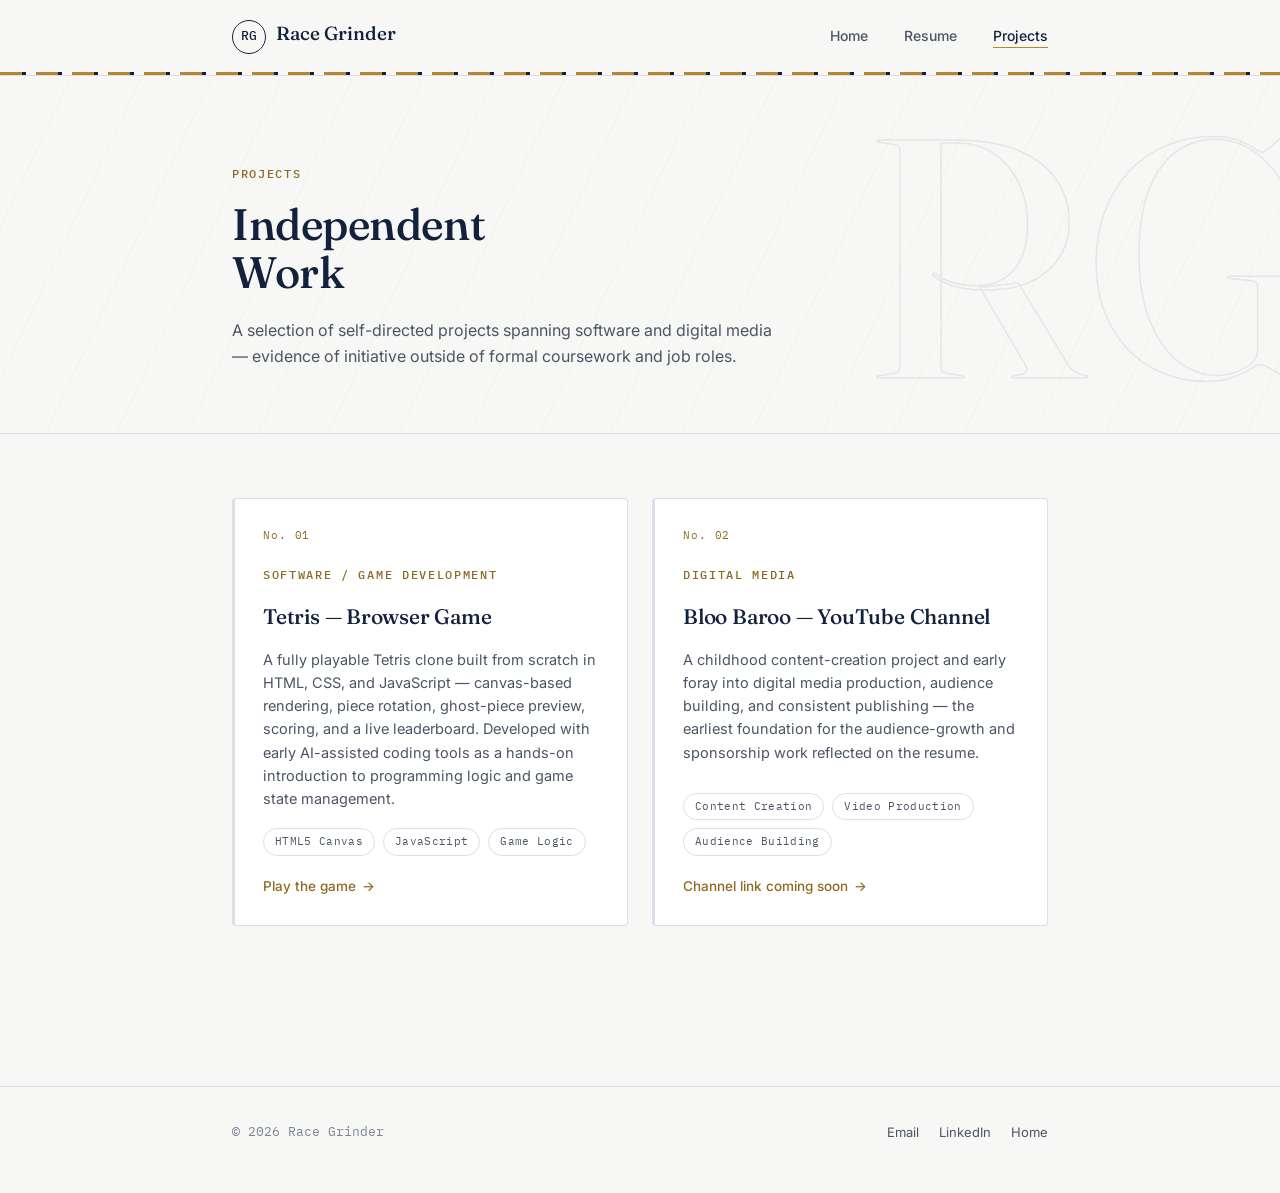
==== projects.html @ c3e38012 "website first draft ai" ====
<!DOCTYPE html>
<html lang="en">
<head>
<meta charset="UTF-8">
<meta name="viewport" content="width=device-width, initial-scale=1.0">
<title>Projects — Race Grinder</title>
<link rel="stylesheet" href="styles.css">
</head>
<body>

<nav class="site-nav">
  <div class="wrap">
    <a href="index.html" class="brand">
      <span class="brand-mark">RG</span>
      <span class="brand-name">Race Grinder</span>
    </a>
    <ul class="nav-links">
      <li><a href="index.html">Home</a></li>
      <li><a href="resume.html">Resume</a></li>
      <li><a href="projects.html" class="active">Projects</a></li>
    </ul>
  </div>
</nav>

<header class="hero" style="padding-bottom: 48px;">
  <div class="hero-watermark" aria-hidden="true">RG</div>
  <div class="wrap">
    <span class="eyebrow">Projects</span>
    <h1 style="font-size: clamp(32px, 5vw, 44px);">Independent Work</h1>
    <p class="bio">A selection of self-directed projects spanning software and digital
      media — evidence of initiative outside of formal coursework and job roles.</p>
  </div>
</header>

<section class="block">
  <div class="wrap">
    <div class="card-grid">

      <div class="card">
        <span class="lap-badge">No. 01</span>
        <span class="eyebrow">Software / Game Development</span>
        <h3>Tetris — Browser Game</h3>
        <p>A fully playable Tetris clone built from scratch in HTML, CSS, and
          JavaScript — canvas-based rendering, piece rotation, ghost-piece preview,
          scoring, and a live leaderboard. Developed with early AI-assisted coding
          tools as a hands-on introduction to programming logic and game state
          management.</p>
        <div class="tag-row">
          <span class="tag">HTML5 Canvas</span>
          <span class="tag">JavaScript</span>
          <span class="tag">Game Logic</span>
        </div>
        <a href="projects/tetris.html" class="card-link" target="_blank" rel="noopener">Play the game</a>
      </div>

      <div class="card">
        <span class="lap-badge">No. 02</span>
        <span class="eyebrow">Digital Media</span>
        <h3>Bloo Baroo — YouTube Channel</h3>
        <p>A childhood content-creation project and early foray into digital media
          production, audience building, and consistent publishing — the earliest
          foundation for the audience-growth and sponsorship work reflected on the
          resume.</p>
        <div class="tag-row">
          <span class="tag">Content Creation</span>
          <span class="tag">Video Production</span>
          <span class="tag">Audience Building</span>
        </div>
        <a href="#" class="card-link">Channel link coming soon</a>
      </div>

    </div>
  </div>
</section>

<footer class="site-footer">
  <div class="wrap">
    <p>&copy; 2026 Race Grinder</p>
    <ul class="footer-links">
      <li><a href="mailto:grindere@mail.uc.edu">Email</a></li>
      <li><a href="https://linkedin.com/in/racegrinder" target="_blank" rel="noopener">LinkedIn</a></li>
      <li><a href="index.html">Home</a></li>
    </ul>
  </div>
</footer>

</body>
</html>
---- styles.css ----
/* ============================================================
   Race Grinder — Portfolio
   Palette: Ink Navy #14213D, Paper #F7F7F5, Slate #4B5566,
            Hairline #DADFE6, Signal Gold #B8862E, Deep Gold #8C6A22
   Type: Display — "Fraunces" (serif, editorial authority)
         Body — "Inter" (clean, businesslike)
         Utility — "IBM Plex Mono" (dates, labels, eyebrows)
   ============================================================ */

@import url('https://fonts.googleapis.com/css2?family=Fraunces:opsz,wght@9..144,400;9..144,500;9..144,600&family=Inter:wght@400;500;600&family=IBM+Plex+Mono:wght@500&display=swap');

:root {
  --ink: #14213D;
  --paper: #F7F7F5;
  --paper-raised: #FFFFFF;
  --slate: #4B5566;
  --slate-soft: #7A8494;
  --hairline: #DADFE6;
  --gold: #B8862E;
  --gold-deep: #8C6A22;
}

* { box-sizing: border-box; }

html { scroll-behavior: smooth; }

body {
  margin: 0;
  background: var(--paper);
  color: var(--ink);
  font-family: 'Inter', -apple-system, sans-serif;
  font-size: 16px;
  line-height: 1.6;
  -webkit-font-smoothing: antialiased;
}

h1, h2, h3 {
  font-family: 'Fraunces', Georgia, serif;
  font-weight: 500;
  margin: 0;
  color: var(--ink);
  letter-spacing: -0.01em;
}

.eyebrow {
  font-family: 'IBM Plex Mono', monospace;
  font-size: 12px;
  letter-spacing: 0.14em;
  text-transform: uppercase;
  color: var(--gold-deep);
  font-weight: 500;
}

a { color: inherit; }

img { max-width: 100%; display: block; }

/* ---------- Signature motif: lane lines, lap numbers, racing stripe ---------- */

.stripe-rule {
  height: 5px;
  background: repeating-linear-gradient(
    90deg,
    var(--gold) 0, var(--gold) 28px,
    var(--ink) 28px, var(--ink) 34px,
    transparent 34px, transparent 46px
  );
}

section.block {
  position: relative;
}

section.block:not(:last-of-type)::after {
  content: '';
  position: absolute;
  left: 0; right: 0; bottom: 0;
  height: 3px;
  background: repeating-linear-gradient(
    90deg,
    var(--hairline) 0, var(--hairline) 18px,
    transparent 18px, transparent 26px
  );
}

section.block:not(:last-of-type)::before {
  content: '';
  position: absolute;
  left: 0; bottom: -1px;
  width: 64px;
  height: 3px;
  background: var(--gold);
  z-index: 1;
}

.lap-badge {
  font-family: 'IBM Plex Mono', monospace;
  font-size: 11px;
  letter-spacing: 0.08em;
  color: var(--gold-deep);
  display: block;
  margin-bottom: 6px;
}

.hero-watermark {
  position: absolute;
  top: 50%;
  right: -40px;
  transform: translateY(-50%);
  font-family: 'Fraunces', serif;
  font-size: 340px;
  font-weight: 500;
  line-height: 1;
  color: transparent;
  -webkit-text-stroke: 1.5px rgba(20, 33, 61, 0.08);
  pointer-events: none;
  user-select: none;
  z-index: 0;
}

.hero {
  position: relative;
  overflow: hidden;
  background-image: repeating-linear-gradient(
    115deg,
    rgba(184, 134, 46, 0.05) 0px,
    rgba(184, 134, 46, 0.05) 1px,
    transparent 1px,
    transparent 64px
  );
}

.hero .wrap { position: relative; z-index: 1; }

/* ---------- Layout shell ---------- */
.wrap {
  max-width: 880px;
  margin: 0 auto;
  padding: 0 32px;
}

/* ---------- Nav ---------- */
.site-nav {
  position: sticky;
  top: 0;
  z-index: 20;
  background: rgba(247, 247, 245, 0.92);
  backdrop-filter: blur(8px);
  border-bottom: 1px solid var(--hairline);
}

.site-nav::after {
  content: '';
  display: block;
  height: 3px;
  background: repeating-linear-gradient(
    90deg,
    var(--gold) 0, var(--gold) 22px,
    var(--ink) 22px, var(--ink) 26px,
    transparent 26px, transparent 36px
  );
}

.site-nav .wrap {
  display: flex;
  align-items: center;
  justify-content: space-between;
  height: 72px;
}

.brand {
  display: flex;
  align-items: baseline;
  gap: 10px;
  text-decoration: none;
}

.brand-mark {
  width: 34px;
  height: 34px;
  border: 1.5px solid var(--ink);
  border-radius: 50%;
  display: flex;
  align-items: center;
  justify-content: center;
  font-family: 'IBM Plex Mono', monospace;
  font-size: 13px;
  font-weight: 500;
  color: var(--ink);
  flex-shrink: 0;
}

.brand-name {
  font-family: 'Fraunces', serif;
  font-size: 19px;
  font-weight: 500;
  color: var(--ink);
}

.nav-links {
  display: flex;
  gap: 36px;
  list-style: none;
  margin: 0;
  padding: 0;
}

.nav-links a {
  text-decoration: none;
  font-size: 14px;
  font-weight: 500;
  color: var(--slate);
  position: relative;
  padding-bottom: 4px;
  transition: color 0.2s ease;
}

.nav-links a::after {
  content: '';
  position: absolute;
  left: 0;
  bottom: 0;
  width: 0;
  height: 1.5px;
  background: var(--gold);
  transition: width 0.25s ease;
}

.nav-links a:hover,
.nav-links a.active {
  color: var(--ink);
}

.nav-links a:hover::after,
.nav-links a.active::after {
  width: 100%;
}

/* ---------- Footer ---------- */
.site-footer {
  border-top: 1px solid var(--hairline);
  margin-top: 96px;
  padding: 32px 0 48px;
}

.site-footer .wrap {
  display: flex;
  justify-content: space-between;
  align-items: center;
  flex-wrap: wrap;
  gap: 12px;
}

.site-footer p {
  margin: 0;
  font-size: 13px;
  color: var(--slate-soft);
  font-family: 'IBM Plex Mono', monospace;
}

.footer-links {
  display: flex;
  gap: 20px;
  list-style: none;
  padding: 0;
  margin: 0;
}

.footer-links a {
  font-size: 13px;
  text-decoration: none;
  color: var(--slate);
}

.footer-links a:hover { color: var(--gold-deep); }

/* ---------- Hero ---------- */
.hero {
  padding: 88px 0 64px;
  border-bottom: 1px solid var(--hairline);
}

.hero .eyebrow { margin-bottom: 18px; display: block; }

.hero h1 {
  font-size: clamp(38px, 6vw, 58px);
  line-height: 1.08;
  max-width: 11ch;
}

.hero .role {
  margin-top: 18px;
  font-size: 19px;
  color: var(--slate);
  font-weight: 500;
  max-width: 46ch;
}

.hero .bio {
  margin-top: 22px;
  font-size: 16px;
  color: var(--slate);
  max-width: 54ch;
}

.hero-actions {
  margin-top: 36px;
  display: flex;
  gap: 14px;
  flex-wrap: wrap;
}

.btn {
  display: inline-flex;
  align-items: center;
  gap: 8px;
  padding: 12px 22px;
  font-size: 14px;
  font-weight: 500;
  text-decoration: none;
  border-radius: 3px;
  transition: all 0.2s ease;
  font-family: 'Inter', sans-serif;
}

.btn-primary {
  background: var(--ink);
  color: var(--paper);
}

.btn-primary:hover { background: #0B1428; }

.btn-outline {
  border: 1px solid var(--ink);
  color: var(--ink);
}

.btn-outline:hover {
  background: var(--ink);
  color: var(--paper);
}

.btn-ghost {
  color: var(--slate);
  padding-left: 0;
  padding-right: 0;
}

.btn-ghost::after {
  content: '→';
  transition: transform 0.2s ease;
}

.btn-ghost:hover::after { transform: translateX(3px); }

/* ---------- Sections ---------- */
section.block {
  padding: 64px 0;
}

.block-head {
  display: flex;
  justify-content: space-between;
  align-items: baseline;
  margin-bottom: 40px;
  gap: 24px;
}

.block-head h2 {
  font-size: 28px;
}

/* ---------- Cards (projects, highlights) ---------- */
.card-grid {
  display: grid;
  grid-template-columns: 1fr 1fr;
  gap: 24px;
}

.card {
  position: relative;
  background: var(--paper-raised);
  border: 1px solid var(--hairline);
  border-left: 3px solid var(--hairline);
  border-radius: 4px;
  padding: 28px;
  display: flex;
  flex-direction: column;
  gap: 14px;
  transition: border-color 0.2s ease, transform 0.2s ease, box-shadow 0.2s ease;
}

.card:hover {
  border-color: var(--gold);
  border-left-color: var(--gold);
  transform: translateY(-3px);
  box-shadow: 0 14px 28px -18px rgba(20, 33, 61, 0.35);
}

.card .eyebrow { margin-bottom: 2px; }

.card h3 {
  font-size: 21px;
}

.card p {
  color: var(--slate);
  font-size: 14.5px;
  margin: 0;
  flex-grow: 1;
}

.tag-row {
  display: flex;
  flex-wrap: wrap;
  gap: 8px;
  margin-top: 4px;
}

.tag {
  font-family: 'IBM Plex Mono', monospace;
  font-size: 11px;
  letter-spacing: 0.03em;
  color: var(--slate);
  border: 1px solid var(--hairline);
  border-radius: 20px;
  padding: 4px 11px;
}

.card-link {
  margin-top: 6px;
  font-size: 13.5px;
  font-weight: 500;
  color: var(--gold-deep);
  text-decoration: none;
  display: inline-flex;
  align-items: center;
  gap: 6px;
}

.card-link::after {
  content: '→';
  transition: transform 0.2s ease;
}

.card-link:hover::after { transform: translateX(3px); }

/* ---------- Resume: experience timeline ---------- */
.exp-item {
  display: grid;
  grid-template-columns: 160px 1fr;
  gap: 28px;
  padding: 28px 0;
  border-top: 1px solid var(--hairline);
}

.exp-item:first-of-type { border-top: none; }

.exp-dates {
  font-family: 'IBM Plex Mono', monospace;
  font-size: 12.5px;
  color: var(--slate-soft);
  padding-top: 4px;
}

.exp-role {
  font-size: 17px;
  font-weight: 600;
  color: var(--ink);
  font-family: 'Inter', sans-serif;
}

.exp-org {
  font-size: 14.5px;
  color: var(--gold-deep);
  font-weight: 500;
  margin-top: 2px;
}

.exp-list {
  margin: 14px 0 0;
  padding-left: 18px;
  color: var(--slate);
  font-size: 14.5px;
}

.exp-list li { margin-bottom: 6px; }

/* ---------- Skills ---------- */
.skill-row {
  display: flex;
  flex-wrap: wrap;
  gap: 10px;
}

.skill-pill {
  border: 1px solid var(--hairline);
  background: var(--paper-raised);
  border-radius: 3px;
  padding: 9px 16px;
  font-size: 13.5px;
  font-weight: 500;
  color: var(--ink);
}

/* ---------- Doc placeholders ---------- */
.doc-row {
  display: grid;
  grid-template-columns: 1fr 1fr;
  gap: 20px;
}

.doc-card {
  border: 1px dashed var(--hairline);
  border-radius: 4px;
  padding: 24px;
  display: flex;
  align-items: center;
  justify-content: space-between;
  gap: 16px;
}

.doc-card h4 {
  font-family: 'Inter', sans-serif;
  font-size: 15px;
  font-weight: 600;
  margin: 0 0 4px;
}

.doc-card p {
  margin: 0;
  font-size: 13px;
  color: var(--slate-soft);
}

.status-pill {
  font-family: 'IBM Plex Mono', monospace;
  font-size: 10.5px;
  letter-spacing: 0.06em;
  text-transform: uppercase;
  color: var(--slate-soft);
  border: 1px solid var(--hairline);
  border-radius: 20px;
  padding: 5px 12px;
  white-space: nowrap;
}

/* ---------- Contact block ---------- */
.contact-grid {
  display: grid;
  grid-template-columns: repeat(3, 1fr);
  gap: 20px;
}

.contact-item {
  border-top: 1px solid var(--hairline);
  padding-top: 16px;
}

.contact-item .eyebrow { display: block; margin-bottom: 8px; }

.contact-item a, .contact-item span {
  font-size: 15px;
  font-weight: 500;
  text-decoration: none;
  color: var(--ink);
}

.contact-item a:hover { color: var(--gold-deep); }

/* ---------- Responsive ---------- */
@media (max-width: 720px) {
  .nav-links { gap: 20px; }
  .card-grid, .doc-row, .contact-grid { grid-template-columns: 1fr; }
  .exp-item { grid-template-columns: 1fr; gap: 6px; }
  .wrap { padding: 0 20px; }
  .hero { padding: 56px 0 44px; }
}

/* ---------- Reduced motion ---------- */
@media (prefers-reduced-motion: reduce) {
  html { scroll-behavior: auto; }
  * { transition: none !important; }
}

/* ---------- Focus visibility ---------- */
a:focus-visible, button:focus-visible {
  outline: 2px solid var(--gold);
  outline-offset: 2px;
}
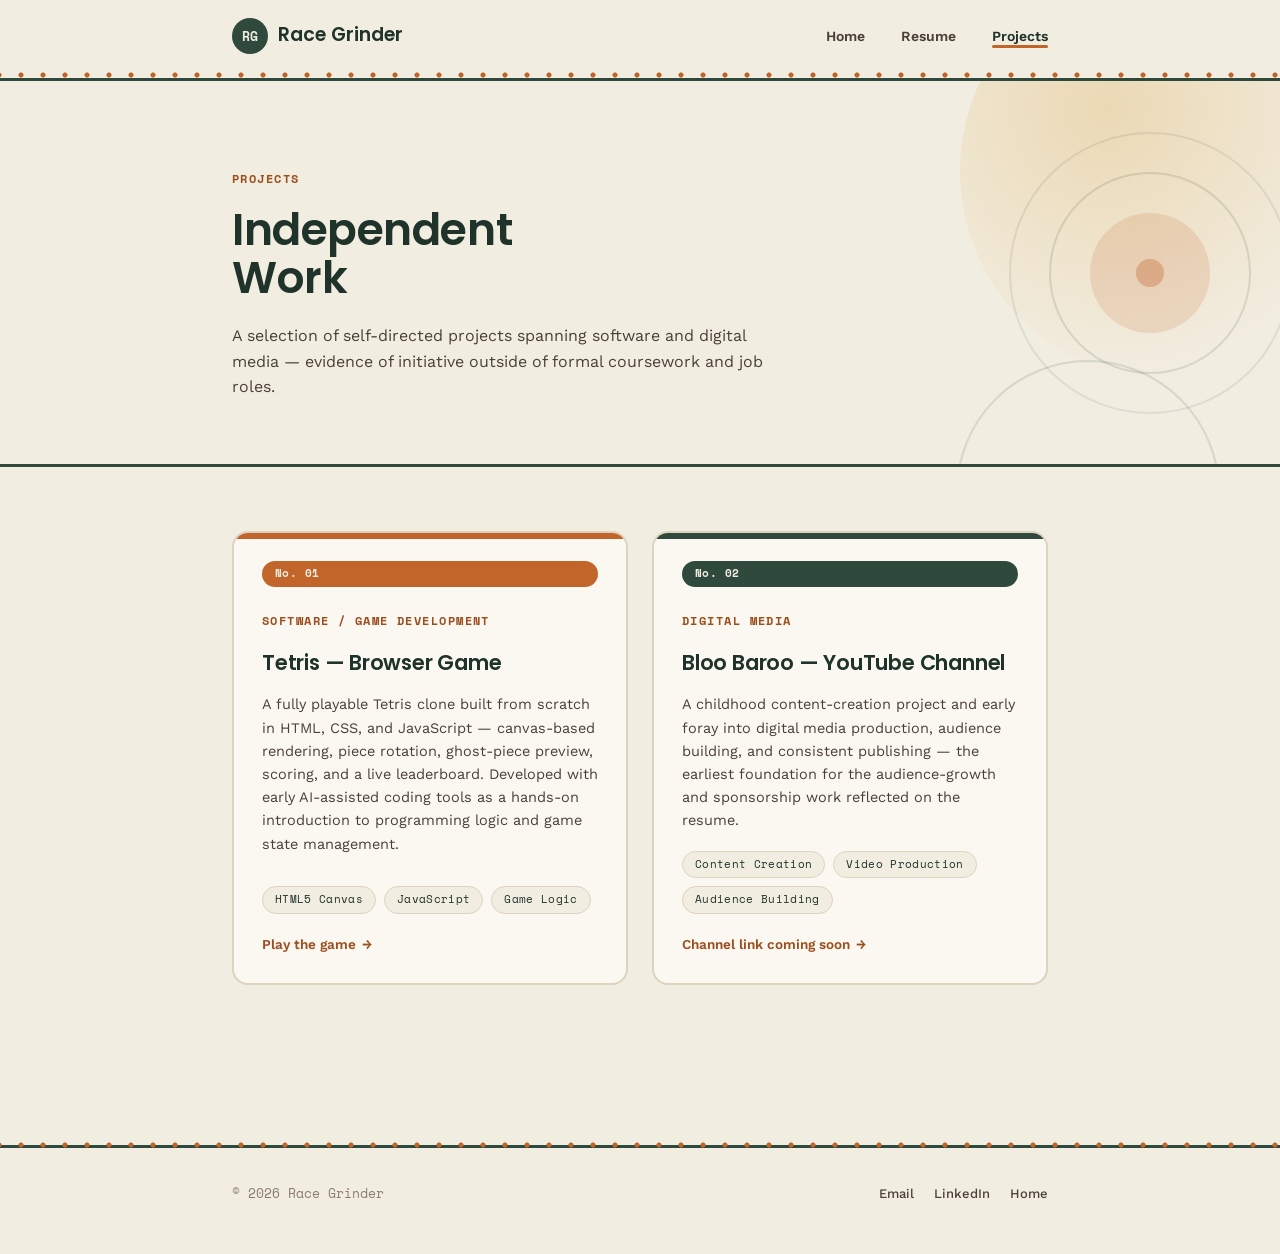
==== commit ac875eb9: "site update 1" ====
--- a/projects.html
+++ b/projects.html
@@ -23,7 +23,14 @@
 </nav>
 
 <header class="hero" style="padding-bottom: 48px;">
-  <div class="hero-watermark" aria-hidden="true">RG</div>
+  <div class="hero-watermark" aria-hidden="true">
+    <svg viewBox="0 0 300 300" xmlns="http://www.w3.org/2000/svg">
+      <circle cx="150" cy="150" r="140" fill="none" stroke="#2F4A3C" stroke-opacity="0.10" stroke-width="2"/>
+      <circle cx="150" cy="150" r="100" fill="none" stroke="#2F4A3C" stroke-opacity="0.14" stroke-width="2"/>
+      <circle cx="150" cy="150" r="60" fill="#C1652B" fill-opacity="0.16"/>
+      <circle cx="150" cy="150" r="14" fill="#C1652B" fill-opacity="0.35"/>
+    </svg>
+  </div>
   <div class="wrap">
     <span class="eyebrow">Projects</span>
     <h1 style="font-size: clamp(32px, 5vw, 44px);">Independent Work</h1>
--- a/styles.css
+++ b/styles.css
@@ -1,23 +1,29 @@
 /* ============================================================
    Race Grinder — Portfolio
-   Palette: Ink Navy #14213D, Paper #F7F7F5, Slate #4B5566,
-            Hairline #DADFE6, Signal Gold #B8862E, Deep Gold #8C6A22
-   Type: Display — "Fraunces" (serif, editorial authority)
-         Body — "Inter" (clean, businesslike)
-         Utility — "IBM Plex Mono" (dates, labels, eyebrows)
+   Mid-century modern direction:
+   Palette — Cream #F2EDE1, Cream Raised #FBF8F1, Forest #2F4A3C,
+             Forest Deep #1F332A, Rust #C1652B, Rust Deep #9C4E1F,
+             Mustard #D9A441, Walnut #4A4038, Hairline #DDD3BF
+   Type — Display: "Poppins" (geometric, bold, poster-era confidence)
+          Body: "Work Sans" (warm, humanist)
+          Utility: "Space Mono" (retro-technical, dates & labels)
+   Signature — scalloped dividers, atomic sunburst circles, pill-chip
+               numerals, in place of the earlier racing-stripe motif.
    ============================================================ */
 
-@import url('https://fonts.googleapis.com/css2?family=Fraunces:opsz,wght@9..144,400;9..144,500;9..144,600&family=Inter:wght@400;500;600&family=IBM+Plex+Mono:wght@500&display=swap');
+@import url('https://fonts.googleapis.com/css2?family=Poppins:wght@500;600;700&family=Work+Sans:wght@400;500;600&family=Space+Mono:wght@400;700&display=swap');
 
 :root {
-  --ink: #14213D;
-  --paper: #F7F7F5;
-  --paper-raised: #FFFFFF;
-  --slate: #4B5566;
-  --slate-soft: #7A8494;
-  --hairline: #DADFE6;
-  --gold: #B8862E;
-  --gold-deep: #8C6A22;
+  --cream: #F2EDE1;
+  --cream-raised: #FBF8F1;
+  --forest: #2F4A3C;
+  --forest-deep: #1F332A;
+  --rust: #C1652B;
+  --rust-deep: #9C4E1F;
+  --mustard: #D9A441;
+  --walnut: #4A4038;
+  --walnut-soft: #8A7C6E;
+  --hairline: #DDD3BF;
 }
 
 * { box-sizing: border-box; }
@@ -26,111 +32,34 @@
 
 body {
   margin: 0;
-  background: var(--paper);
-  color: var(--ink);
-  font-family: 'Inter', -apple-system, sans-serif;
+  background: var(--cream);
+  color: var(--forest-deep);
+  font-family: 'Work Sans', -apple-system, sans-serif;
   font-size: 16px;
   line-height: 1.6;
   -webkit-font-smoothing: antialiased;
 }
 
 h1, h2, h3 {
-  font-family: 'Fraunces', Georgia, serif;
-  font-weight: 500;
+  font-family: 'Poppins', sans-serif;
+  font-weight: 600;
   margin: 0;
-  color: var(--ink);
+  color: var(--forest-deep);
   letter-spacing: -0.01em;
 }
 
 .eyebrow {
-  font-family: 'IBM Plex Mono', monospace;
+  font-family: 'Space Mono', monospace;
   font-size: 12px;
-  letter-spacing: 0.14em;
+  letter-spacing: 0.12em;
   text-transform: uppercase;
-  color: var(--gold-deep);
-  font-weight: 500;
+  color: var(--rust-deep);
+  font-weight: 700;
 }
 
 a { color: inherit; }
 
 img { max-width: 100%; display: block; }
-
-/* ---------- Signature motif: lane lines, lap numbers, racing stripe ---------- */
-
-.stripe-rule {
-  height: 5px;
-  background: repeating-linear-gradient(
-    90deg,
-    var(--gold) 0, var(--gold) 28px,
-    var(--ink) 28px, var(--ink) 34px,
-    transparent 34px, transparent 46px
-  );
-}
-
-section.block {
-  position: relative;
-}
-
-section.block:not(:last-of-type)::after {
-  content: '';
-  position: absolute;
-  left: 0; right: 0; bottom: 0;
-  height: 3px;
-  background: repeating-linear-gradient(
-    90deg,
-    var(--hairline) 0, var(--hairline) 18px,
-    transparent 18px, transparent 26px
-  );
-}
-
-section.block:not(:last-of-type)::before {
-  content: '';
-  position: absolute;
-  left: 0; bottom: -1px;
-  width: 64px;
-  height: 3px;
-  background: var(--gold);
-  z-index: 1;
-}
-
-.lap-badge {
-  font-family: 'IBM Plex Mono', monospace;
-  font-size: 11px;
-  letter-spacing: 0.08em;
-  color: var(--gold-deep);
-  display: block;
-  margin-bottom: 6px;
-}
-
-.hero-watermark {
-  position: absolute;
-  top: 50%;
-  right: -40px;
-  transform: translateY(-50%);
-  font-family: 'Fraunces', serif;
-  font-size: 340px;
-  font-weight: 500;
-  line-height: 1;
-  color: transparent;
-  -webkit-text-stroke: 1.5px rgba(20, 33, 61, 0.08);
-  pointer-events: none;
-  user-select: none;
-  z-index: 0;
-}
-
-.hero {
-  position: relative;
-  overflow: hidden;
-  background-image: repeating-linear-gradient(
-    115deg,
-    rgba(184, 134, 46, 0.05) 0px,
-    rgba(184, 134, 46, 0.05) 1px,
-    transparent 1px,
-    transparent 64px
-  );
-}
-
-.hero .wrap { position: relative; z-index: 1; }
 
 /* ---------- Layout shell ---------- */
 .wrap {
@@ -144,21 +73,19 @@
   position: sticky;
   top: 0;
   z-index: 20;
-  background: rgba(247, 247, 245, 0.92);
+  background: rgba(242, 237, 225, 0.94);
   backdrop-filter: blur(8px);
-  border-bottom: 1px solid var(--hairline);
+  border-bottom: 3px solid var(--forest);
 }
 
 .site-nav::after {
   content: '';
   display: block;
-  height: 3px;
-  background: repeating-linear-gradient(
-    90deg,
-    var(--gold) 0, var(--gold) 22px,
-    var(--ink) 22px, var(--ink) 26px,
-    transparent 26px, transparent 36px
-  );
+  height: 6px;
+  background-image: radial-gradient(circle, var(--rust) 2.5px, transparent 2.6px);
+  background-size: 22px 6px;
+  background-position: 10px center;
+  background-repeat: repeat-x;
 }
 
 .site-nav .wrap {
@@ -176,25 +103,25 @@
 }
 
 .brand-mark {
-  width: 34px;
-  height: 34px;
-  border: 1.5px solid var(--ink);
+  width: 36px;
+  height: 36px;
+  background: var(--forest);
   border-radius: 50%;
   display: flex;
   align-items: center;
   justify-content: center;
-  font-family: 'IBM Plex Mono', monospace;
+  font-family: 'Space Mono', monospace;
   font-size: 13px;
-  font-weight: 500;
-  color: var(--ink);
+  font-weight: 700;
+  color: var(--cream);
   flex-shrink: 0;
 }
 
 .brand-name {
-  font-family: 'Fraunces', serif;
+  font-family: 'Poppins', sans-serif;
   font-size: 19px;
-  font-weight: 500;
-  color: var(--ink);
+  font-weight: 600;
+  color: var(--forest-deep);
 }
 
 .nav-links {
@@ -208,8 +135,8 @@
 .nav-links a {
   text-decoration: none;
   font-size: 14px;
-  font-weight: 500;
-  color: var(--slate);
+  font-weight: 600;
+  color: var(--walnut);
   position: relative;
   padding-bottom: 4px;
   transition: color 0.2s ease;
@@ -221,14 +148,15 @@
   left: 0;
   bottom: 0;
   width: 0;
-  height: 1.5px;
-  background: var(--gold);
+  height: 3px;
+  background: var(--rust);
+  border-radius: 2px;
   transition: width 0.25s ease;
 }
 
 .nav-links a:hover,
 .nav-links a.active {
-  color: var(--ink);
+  color: var(--forest-deep);
 }
 
 .nav-links a:hover::after,
@@ -238,9 +166,22 @@
 
 /* ---------- Footer ---------- */
 .site-footer {
-  border-top: 1px solid var(--hairline);
+  border-top: 3px solid var(--forest);
   margin-top: 96px;
   padding: 32px 0 48px;
+  position: relative;
+}
+
+.site-footer::before {
+  content: '';
+  position: absolute;
+  top: -6px;
+  left: 0; right: 0;
+  height: 6px;
+  background-image: radial-gradient(circle, var(--rust) 2.5px, transparent 2.6px);
+  background-size: 22px 6px;
+  background-position: 10px center;
+  background-repeat: repeat-x;
 }
 
 .site-footer .wrap {
@@ -254,8 +195,8 @@
 .site-footer p {
   margin: 0;
   font-size: 13px;
-  color: var(--slate-soft);
-  font-family: 'IBM Plex Mono', monospace;
+  color: var(--walnut-soft);
+  font-family: 'Space Mono', monospace;
 }
 
 .footer-links {
@@ -268,17 +209,46 @@
 
 .footer-links a {
   font-size: 13px;
+  font-weight: 500;
   text-decoration: none;
-  color: var(--slate);
-}
-
-.footer-links a:hover { color: var(--gold-deep); }
+  color: var(--walnut);
+}
+
+.footer-links a:hover { color: var(--rust-deep); }
 
 /* ---------- Hero ---------- */
 .hero {
+  position: relative;
+  overflow: hidden;
   padding: 88px 0 64px;
-  border-bottom: 1px solid var(--hairline);
-}
+  border-bottom: 3px solid var(--forest);
+}
+
+.hero::before {
+  content: '';
+  position: absolute;
+  top: -120px;
+  right: -100px;
+  width: 420px;
+  height: 420px;
+  border-radius: 50%;
+  background: radial-gradient(circle at 35% 35%, rgba(217, 164, 65, 0.28), rgba(217, 164, 65, 0) 70%);
+  z-index: 0;
+}
+
+.hero::after {
+  content: '';
+  position: absolute;
+  bottom: -160px;
+  right: 60px;
+  width: 260px;
+  height: 260px;
+  border-radius: 50%;
+  border: 2px solid rgba(47, 74, 60, 0.14);
+  z-index: 0;
+}
+
+.hero .wrap { position: relative; z-index: 1; }
 
 .hero .eyebrow { margin-bottom: 18px; display: block; }
 
@@ -291,15 +261,16 @@
 .hero .role {
   margin-top: 18px;
   font-size: 19px;
-  color: var(--slate);
-  font-weight: 500;
+  color: var(--rust-deep);
+  font-weight: 600;
   max-width: 46ch;
+  font-family: 'Poppins', sans-serif;
 }
 
 .hero .bio {
   margin-top: 22px;
   font-size: 16px;
-  color: var(--slate);
+  color: var(--walnut);
   max-width: 54ch;
 }
 
@@ -309,41 +280,56 @@
   gap: 14px;
   flex-wrap: wrap;
 }
+
+.hero-watermark {
+  position: absolute;
+  top: 50%;
+  right: -20px;
+  transform: translateY(-50%);
+  width: 300px;
+  height: 300px;
+  z-index: 0;
+  pointer-events: none;
+  user-select: none;
+}
+
+.hero-watermark svg { width: 100%; height: 100%; }
 
 .btn {
   display: inline-flex;
   align-items: center;
   gap: 8px;
-  padding: 12px 22px;
+  padding: 12px 24px;
   font-size: 14px;
-  font-weight: 500;
+  font-weight: 600;
   text-decoration: none;
-  border-radius: 3px;
+  border-radius: 24px;
   transition: all 0.2s ease;
-  font-family: 'Inter', sans-serif;
+  font-family: 'Poppins', sans-serif;
 }
 
 .btn-primary {
-  background: var(--ink);
-  color: var(--paper);
-}
-
-.btn-primary:hover { background: #0B1428; }
+  background: var(--forest);
+  color: var(--cream);
+}
+
+.btn-primary:hover { background: var(--forest-deep); }
 
 .btn-outline {
-  border: 1px solid var(--ink);
-  color: var(--ink);
+  border: 2px solid var(--forest);
+  color: var(--forest-deep);
 }
 
 .btn-outline:hover {
-  background: var(--ink);
-  color: var(--paper);
+  background: var(--forest);
+  color: var(--cream);
 }
 
 .btn-ghost {
-  color: var(--slate);
+  color: var(--walnut);
   padding-left: 0;
   padding-right: 0;
+  border-radius: 0;
 }
 
 .btn-ghost::after {
@@ -356,6 +342,18 @@
 /* ---------- Sections ---------- */
 section.block {
   padding: 64px 0;
+  position: relative;
+}
+
+section.block:not(:last-of-type)::after {
+  content: '';
+  position: absolute;
+  left: 32px; right: 32px; bottom: 0;
+  height: 6px;
+  background-image: radial-gradient(circle, var(--hairline) 2.5px, transparent 2.6px);
+  background-size: 20px 6px;
+  background-position: 0 center;
+  background-repeat: repeat-x;
 }
 
 .block-head {
@@ -379,22 +377,33 @@
 
 .card {
   position: relative;
-  background: var(--paper-raised);
-  border: 1px solid var(--hairline);
-  border-left: 3px solid var(--hairline);
-  border-radius: 4px;
+  background: var(--cream-raised);
+  border: 2px solid var(--hairline);
+  border-radius: 16px;
   padding: 28px;
   display: flex;
   flex-direction: column;
   gap: 14px;
+  overflow: hidden;
   transition: border-color 0.2s ease, transform 0.2s ease, box-shadow 0.2s ease;
 }
 
+.card::before {
+  content: '';
+  position: absolute;
+  top: 0; left: 0; right: 0;
+  height: 6px;
+  background: var(--rust);
+}
+
+.card:nth-child(2n)::before {
+  background: var(--forest);
+}
+
 .card:hover {
-  border-color: var(--gold);
-  border-left-color: var(--gold);
-  transform: translateY(-3px);
-  box-shadow: 0 14px 28px -18px rgba(20, 33, 61, 0.35);
+  border-color: var(--forest);
+  transform: translateY(-4px);
+  box-shadow: 0 16px 30px -20px rgba(31, 51, 42, 0.4);
 }
 
 .card .eyebrow { margin-bottom: 2px; }
@@ -404,7 +413,7 @@
 }
 
 .card p {
-  color: var(--slate);
+  color: var(--walnut);
   font-size: 14.5px;
   margin: 0;
   flex-grow: 1;
@@ -418,20 +427,21 @@
 }
 
 .tag {
-  font-family: 'IBM Plex Mono', monospace;
+  font-family: 'Space Mono', monospace;
   font-size: 11px;
   letter-spacing: 0.03em;
-  color: var(--slate);
+  color: var(--forest-deep);
+  background: var(--cream);
   border: 1px solid var(--hairline);
   border-radius: 20px;
-  padding: 4px 11px;
+  padding: 4px 12px;
 }
 
 .card-link {
   margin-top: 6px;
   font-size: 13.5px;
-  font-weight: 500;
-  color: var(--gold-deep);
+  font-weight: 600;
+  color: var(--rust-deep);
   text-decoration: none;
   display: inline-flex;
   align-items: center;
@@ -444,6 +454,28 @@
 }
 
 .card-link:hover::after { transform: translateX(3px); }
+
+/* ---------- Numbered pill chips (signature element) ---------- */
+.lap-badge {
+  font-family: 'Space Mono', monospace;
+  font-size: 11px;
+  font-weight: 700;
+  letter-spacing: 0.04em;
+  color: var(--cream);
+  background: var(--forest);
+  display: inline-block;
+  padding: 4px 13px;
+  border-radius: 20px;
+  margin-bottom: 10px;
+}
+
+.card .lap-badge {
+  background: var(--rust);
+}
+
+.card:nth-child(2n) .lap-badge {
+  background: var(--forest);
+}
 
 /* ---------- Resume: experience timeline ---------- */
 .exp-item {
@@ -451,40 +483,41 @@
   grid-template-columns: 160px 1fr;
   gap: 28px;
   padding: 28px 0;
-  border-top: 1px solid var(--hairline);
+  border-top: 2px dashed var(--hairline);
 }
 
 .exp-item:first-of-type { border-top: none; }
 
 .exp-dates {
-  font-family: 'IBM Plex Mono', monospace;
+  font-family: 'Space Mono', monospace;
   font-size: 12.5px;
-  color: var(--slate-soft);
+  color: var(--walnut-soft);
   padding-top: 4px;
 }
 
 .exp-role {
   font-size: 17px;
   font-weight: 600;
-  color: var(--ink);
-  font-family: 'Inter', sans-serif;
+  color: var(--forest-deep);
+  font-family: 'Poppins', sans-serif;
 }
 
 .exp-org {
   font-size: 14.5px;
-  color: var(--gold-deep);
-  font-weight: 500;
+  color: var(--rust-deep);
+  font-weight: 600;
   margin-top: 2px;
 }
 
 .exp-list {
   margin: 14px 0 0;
   padding-left: 18px;
-  color: var(--slate);
+  color: var(--walnut);
   font-size: 14.5px;
 }
 
 .exp-list li { margin-bottom: 6px; }
+.exp-list li::marker { color: var(--rust); }
 
 /* ---------- Skills ---------- */
 .skill-row {
@@ -494,13 +527,18 @@
 }
 
 .skill-pill {
-  border: 1px solid var(--hairline);
-  background: var(--paper-raised);
-  border-radius: 3px;
-  padding: 9px 16px;
+  border: 2px solid var(--forest);
+  background: var(--cream-raised);
+  border-radius: 20px;
+  padding: 9px 18px;
   font-size: 13.5px;
-  font-weight: 500;
-  color: var(--ink);
+  font-weight: 600;
+  color: var(--forest-deep);
+}
+
+.skill-pill.cert {
+  border-color: var(--rust);
+  color: var(--rust-deep);
 }
 
 /* ---------- Doc placeholders ---------- */
@@ -511,8 +549,8 @@
 }
 
 .doc-card {
-  border: 1px dashed var(--hairline);
-  border-radius: 4px;
+  border: 2px dashed var(--hairline);
+  border-radius: 16px;
   padding: 24px;
   display: flex;
   align-items: center;
@@ -521,7 +559,7 @@
 }
 
 .doc-card h4 {
-  font-family: 'Inter', sans-serif;
+  font-family: 'Poppins', sans-serif;
   font-size: 15px;
   font-weight: 600;
   margin: 0 0 4px;
@@ -530,18 +568,20 @@
 .doc-card p {
   margin: 0;
   font-size: 13px;
-  color: var(--slate-soft);
+  color: var(--walnut-soft);
 }
 
 .status-pill {
-  font-family: 'IBM Plex Mono', monospace;
+  font-family: 'Space Mono', monospace;
   font-size: 10.5px;
-  letter-spacing: 0.06em;
+  font-weight: 700;
+  letter-spacing: 0.05em;
   text-transform: uppercase;
-  color: var(--slate-soft);
+  color: var(--walnut);
+  background: var(--cream);
   border: 1px solid var(--hairline);
   border-radius: 20px;
-  padding: 5px 12px;
+  padding: 5px 13px;
   white-space: nowrap;
 }
 
@@ -553,7 +593,7 @@
 }
 
 .contact-item {
-  border-top: 1px solid var(--hairline);
+  border-top: 2px dashed var(--hairline);
   padding-top: 16px;
 }
 
@@ -561,12 +601,12 @@
 
 .contact-item a, .contact-item span {
   font-size: 15px;
-  font-weight: 500;
+  font-weight: 600;
   text-decoration: none;
-  color: var(--ink);
-}
-
-.contact-item a:hover { color: var(--gold-deep); }
+  color: var(--forest-deep);
+}
+
+.contact-item a:hover { color: var(--rust-deep); }
 
 /* ---------- Responsive ---------- */
 @media (max-width: 720px) {
@@ -575,6 +615,7 @@
   .exp-item { grid-template-columns: 1fr; gap: 6px; }
   .wrap { padding: 0 20px; }
   .hero { padding: 56px 0 44px; }
+  .hero-watermark { display: none; }
 }
 
 /* ---------- Reduced motion ---------- */
@@ -585,6 +626,6 @@
 
 /* ---------- Focus visibility ---------- */
 a:focus-visible, button:focus-visible {
-  outline: 2px solid var(--gold);
+  outline: 3px solid var(--rust);
   outline-offset: 2px;
 }
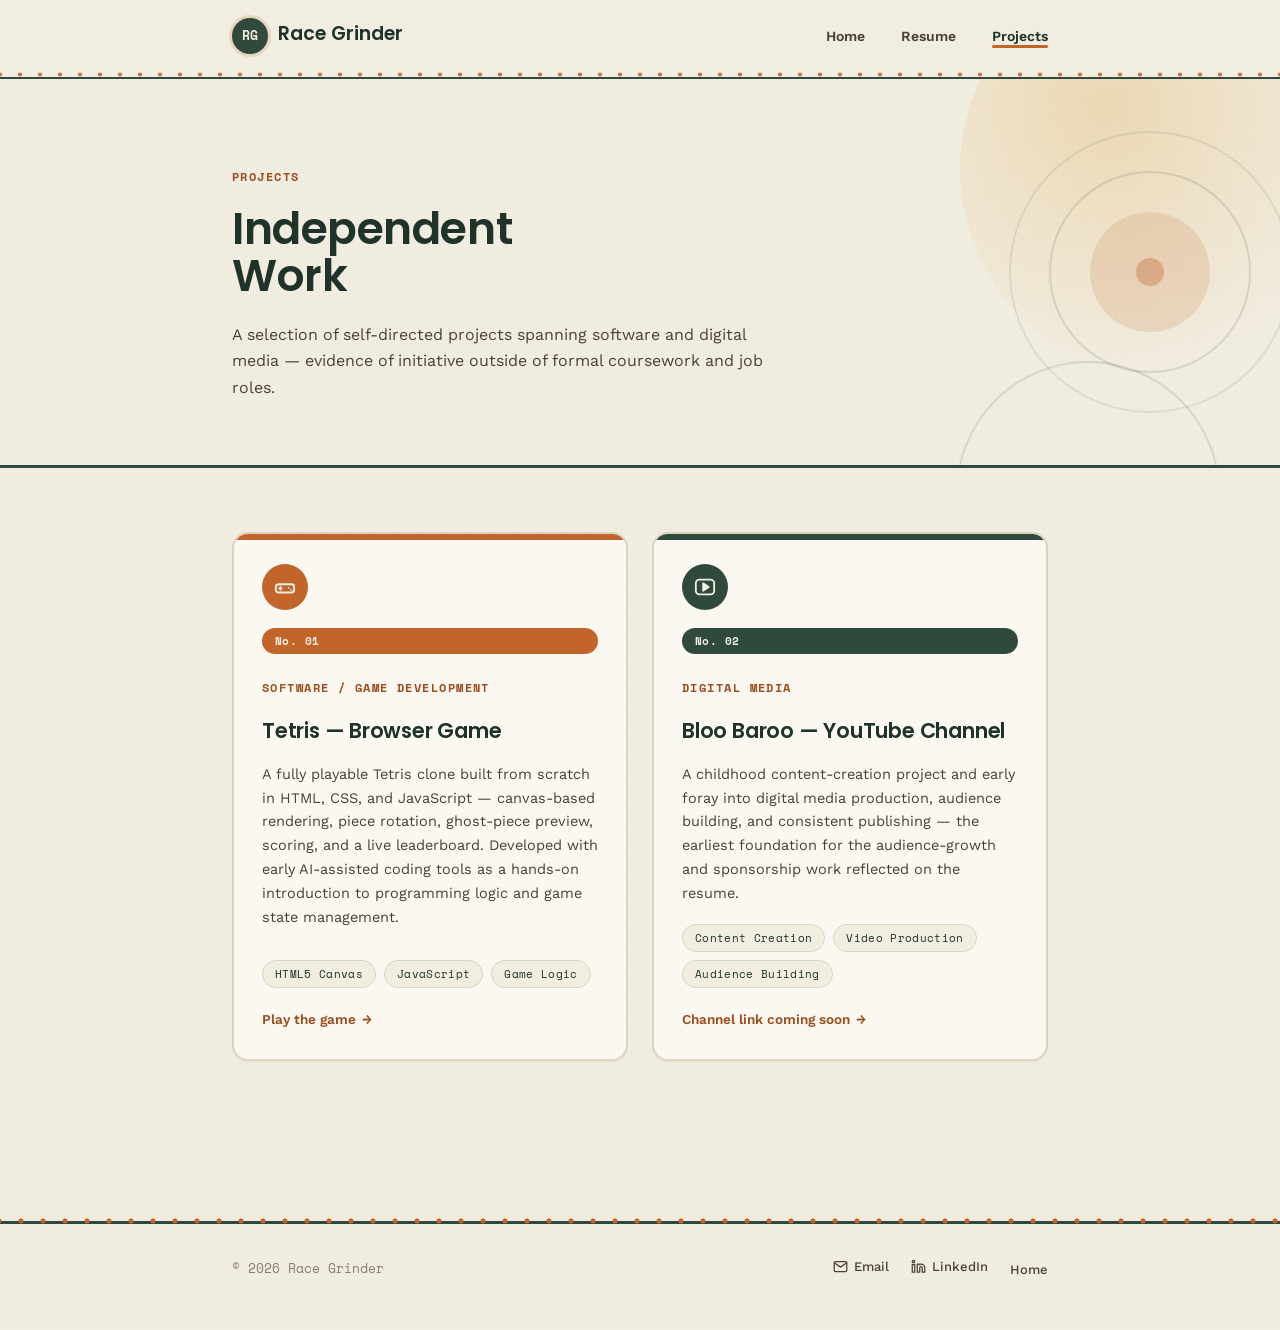
==== commit d9ffb17f: "style change" ====
--- a/projects.html
+++ b/projects.html
@@ -44,6 +44,7 @@
     <div class="card-grid">
 
       <div class="card">
+        <div class="card-icon"><svg viewBox="0 0 24 24" fill="none" stroke-width="2" stroke-linecap="round" stroke-linejoin="round"><rect x="2" y="9" width="20" height="9" rx="3"/><path d="M7 12v3M5.5 13.5h3"/><circle cx="16" cy="13" r="0.9" fill="currentColor" stroke="none"/><circle cx="18.5" cy="15" r="0.9" fill="currentColor" stroke="none"/></svg></div>
         <span class="lap-badge">No. 01</span>
         <span class="eyebrow">Software / Game Development</span>
         <h3>Tetris — Browser Game</h3>
@@ -61,6 +62,7 @@
       </div>
 
       <div class="card">
+        <div class="card-icon"><svg viewBox="0 0 24 24" fill="none" stroke-width="2" stroke-linecap="round" stroke-linejoin="round"><path d="M10 8l6 4-6 4V8Z" fill="currentColor" stroke="currentColor"/><rect x="2" y="4" width="20" height="16" rx="4"/></svg></div>
         <span class="lap-badge">No. 02</span>
         <span class="eyebrow">Digital Media</span>
         <h3>Bloo Baroo — YouTube Channel</h3>
@@ -84,8 +86,8 @@
   <div class="wrap">
     <p>&copy; 2026 Race Grinder</p>
     <ul class="footer-links">
-      <li><a href="mailto:grindere@mail.uc.edu">Email</a></li>
-      <li><a href="https://linkedin.com/in/racegrinder" target="_blank" rel="noopener">LinkedIn</a></li>
+      <li><a href="mailto:grindere@mail.uc.edu"><svg viewBox="0 0 24 24" fill="none" stroke-width="2" stroke-linecap="round" stroke-linejoin="round"><rect x="2" y="4" width="20" height="16" rx="2"/><path d="m22 6-10 7L2 6"/></svg>Email</a></li>
+      <li><a href="https://linkedin.com/in/racegrinder" target="_blank" rel="noopener"><svg viewBox="0 0 24 24" fill="none" stroke-width="2" stroke-linecap="round" stroke-linejoin="round"><path d="M16 8a6 6 0 0 1 6 6v7h-4v-7a2 2 0 0 0-4 0v7h-4V8h4v1.5A5 5 0 0 1 16 8Z"/><rect x="2" y="9" width="4" height="12"/><circle cx="4" cy="4" r="2"/></svg>LinkedIn</a></li>
       <li><a href="index.html">Home</a></li>
     </ul>
   </div>
--- a/styles.css
+++ b/styles.css
@@ -32,11 +32,13 @@
 
 body {
   margin: 0;
-  background: var(--cream);
+  background-color: var(--cream);
+  background-image: radial-gradient(rgba(47, 74, 60, 0.045) 1px, transparent 1px);
+  background-size: 3px 3px;
   color: var(--forest-deep);
   font-family: 'Work Sans', -apple-system, sans-serif;
   font-size: 16px;
-  line-height: 1.6;
+  line-height: 1.65;
   -webkit-font-smoothing: antialiased;
 }
 
@@ -75,17 +77,18 @@
   z-index: 20;
   background: rgba(242, 237, 225, 0.94);
   backdrop-filter: blur(8px);
-  border-bottom: 3px solid var(--forest);
+  border-bottom: 2px solid var(--forest);
 }
 
 .site-nav::after {
   content: '';
   display: block;
-  height: 6px;
-  background-image: radial-gradient(circle, var(--rust) 2.5px, transparent 2.6px);
-  background-size: 22px 6px;
+  height: 5px;
+  background-image: radial-gradient(circle, var(--rust) 2px, transparent 2.1px);
+  background-size: 20px 5px;
   background-position: 10px center;
   background-repeat: repeat-x;
+  opacity: 0.85;
 }
 
 .site-nav .wrap {
@@ -115,6 +118,12 @@
   font-weight: 700;
   color: var(--cream);
   flex-shrink: 0;
+  box-shadow: 0 0 0 3px rgba(193, 101, 43, 0.18);
+  transition: box-shadow 0.25s ease;
+}
+
+.brand:hover .brand-mark {
+  box-shadow: 0 0 0 4px rgba(193, 101, 43, 0.3);
 }
 
 .brand-name {
@@ -201,7 +210,7 @@
 
 .footer-links {
   display: flex;
-  gap: 20px;
+  gap: 22px;
   list-style: none;
   padding: 0;
   margin: 0;
@@ -212,6 +221,16 @@
   font-weight: 500;
   text-decoration: none;
   color: var(--walnut);
+  display: inline-flex;
+  align-items: center;
+  gap: 6px;
+  transition: color 0.2s ease;
+}
+
+.footer-links a svg {
+  width: 15px;
+  height: 15px;
+  stroke: currentColor;
 }
 
 .footer-links a:hover { color: var(--rust-deep); }
@@ -298,10 +317,11 @@
 .btn {
   display: inline-flex;
   align-items: center;
-  gap: 8px;
-  padding: 12px 24px;
+  gap: 9px;
+  padding: 13px 26px;
   font-size: 14px;
   font-weight: 600;
+  letter-spacing: 0.01em;
   text-decoration: none;
   border-radius: 24px;
   transition: all 0.2s ease;
@@ -311,9 +331,14 @@
 .btn-primary {
   background: var(--forest);
   color: var(--cream);
-}
-
-.btn-primary:hover { background: var(--forest-deep); }
+  box-shadow: 0 4px 0 var(--forest-deep);
+}
+
+.btn-primary:hover {
+  background: var(--forest-deep);
+  transform: translateY(2px);
+  box-shadow: 0 2px 0 var(--forest-deep);
+}
 
 .btn-outline {
   border: 2px solid var(--forest);
@@ -380,11 +405,12 @@
   background: var(--cream-raised);
   border: 2px solid var(--hairline);
   border-radius: 16px;
-  padding: 28px;
+  padding: 30px 28px 28px;
   display: flex;
   flex-direction: column;
   gap: 14px;
   overflow: hidden;
+  box-shadow: 0 2px 0 rgba(31, 51, 42, 0.04);
   transition: border-color 0.2s ease, transform 0.2s ease, box-shadow 0.2s ease;
 }
 
@@ -403,7 +429,29 @@
 .card:hover {
   border-color: var(--forest);
   transform: translateY(-4px);
-  box-shadow: 0 16px 30px -20px rgba(31, 51, 42, 0.4);
+  box-shadow: 0 18px 32px -20px rgba(31, 51, 42, 0.45);
+}
+
+.card-icon {
+  width: 46px;
+  height: 46px;
+  border-radius: 50%;
+  background: var(--rust);
+  display: flex;
+  align-items: center;
+  justify-content: center;
+  margin-bottom: 4px;
+}
+
+.card:nth-child(2n) .card-icon {
+  background: var(--forest);
+}
+
+.card-icon svg {
+  width: 22px;
+  height: 22px;
+  stroke: var(--cream);
+  color: var(--cream);
 }
 
 .card .eyebrow { margin-bottom: 2px; }
@@ -534,11 +582,22 @@
   font-size: 13.5px;
   font-weight: 600;
   color: var(--forest-deep);
+  transition: background 0.2s ease, color 0.2s ease;
+}
+
+.skill-pill:hover {
+  background: var(--forest);
+  color: var(--cream);
 }
 
 .skill-pill.cert {
   border-color: var(--rust);
   color: var(--rust-deep);
+}
+
+.skill-pill.cert:hover {
+  background: var(--rust);
+  color: var(--cream);
 }
 
 /* ---------- Doc placeholders ---------- */
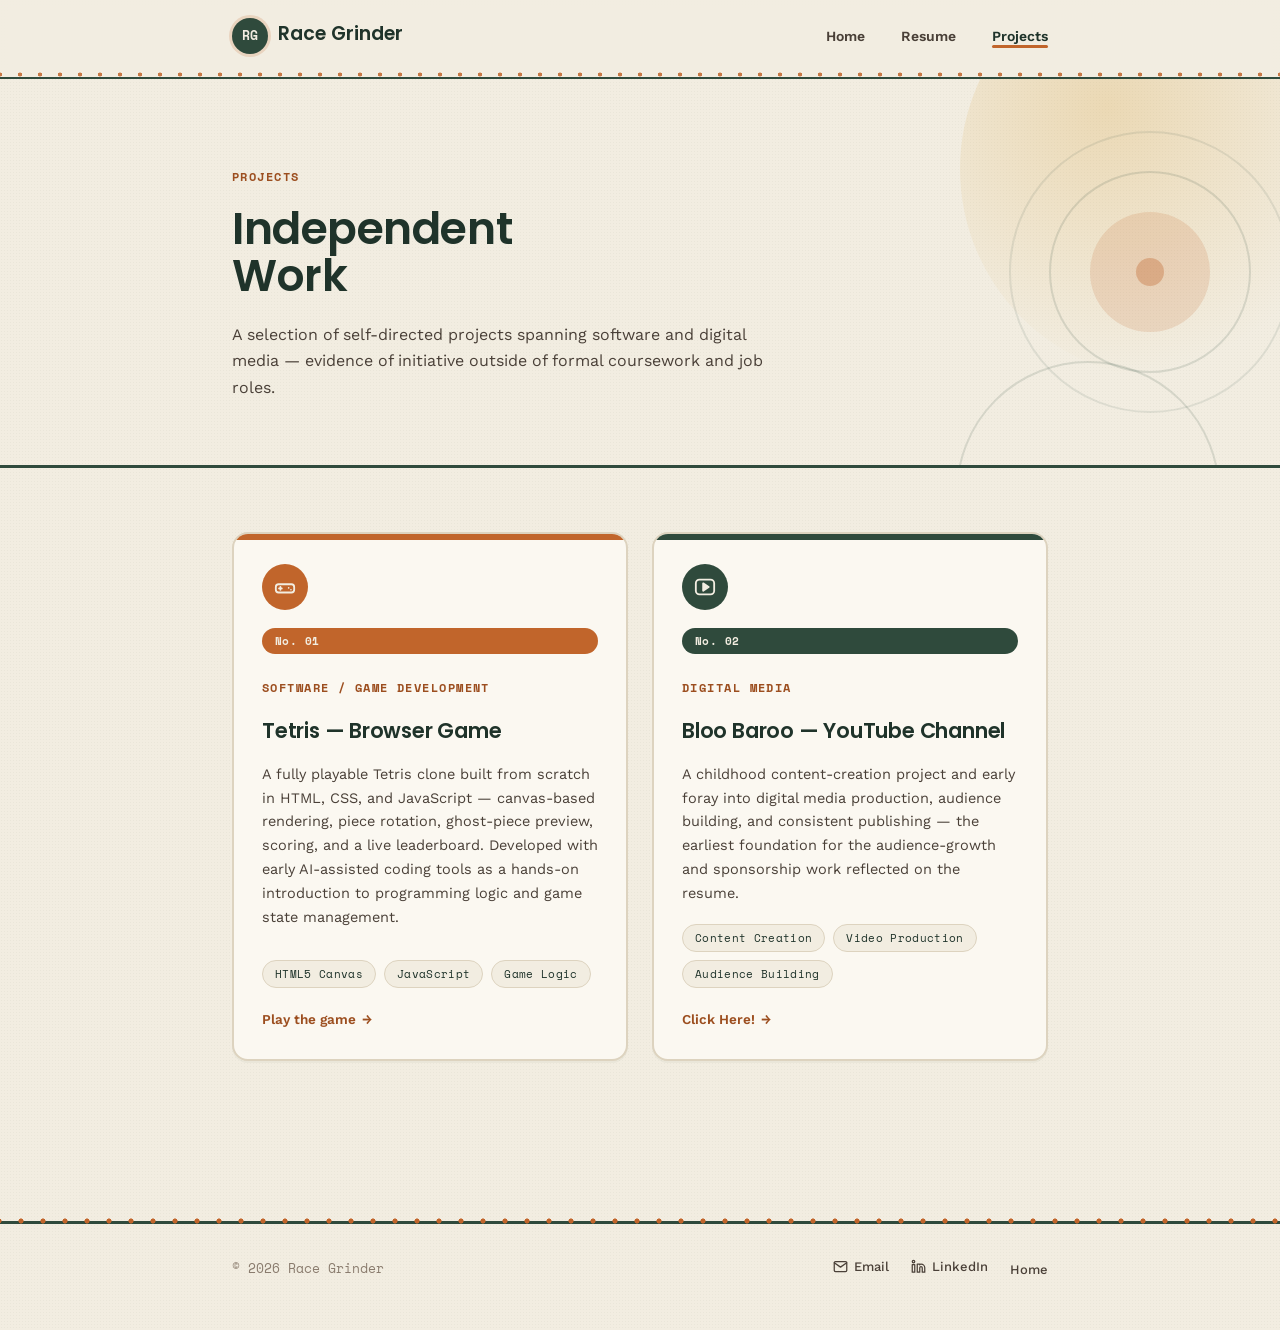
==== commit 63fc1a02: "Update projects.html added link to youtube" ====
--- a/projects.html
+++ b/projects.html
@@ -75,7 +75,7 @@
           <span class="tag">Video Production</span>
           <span class="tag">Audience Building</span>
         </div>
-        <a href="#" class="card-link">Channel link coming soon</a>
+        <a href="https://www.youtube.com/@BlooBaroo" class="card-link">Click Here!</a>
       </div>
 
     </div>
--- a/styles.css
+++ b/styles.css
@@ -395,9 +395,13 @@
 
 /* ---------- Cards (projects, highlights) ---------- */
 .card-grid {
-  display: grid;
-  grid-template-columns: 1fr 1fr;
-  gap: 24px;
+    display: flex;
+    flex-wrap: wrap;
+    gap: 24px;
+}
+
+.card {
+    flex: 0 1 calc(50% - 12px);
 }
 
 .card {
@@ -427,9 +431,13 @@
 }
 
 .card:hover {
-  border-color: var(--forest);
   transform: translateY(-4px);
   box-shadow: 0 18px 32px -20px rgba(31, 51, 42, 0.45);
+  border-color: var(--rust);
+}
+
+.card:nth-child(2n):hover {
+  border-color: var(--forest);
 }
 
 .card-icon {
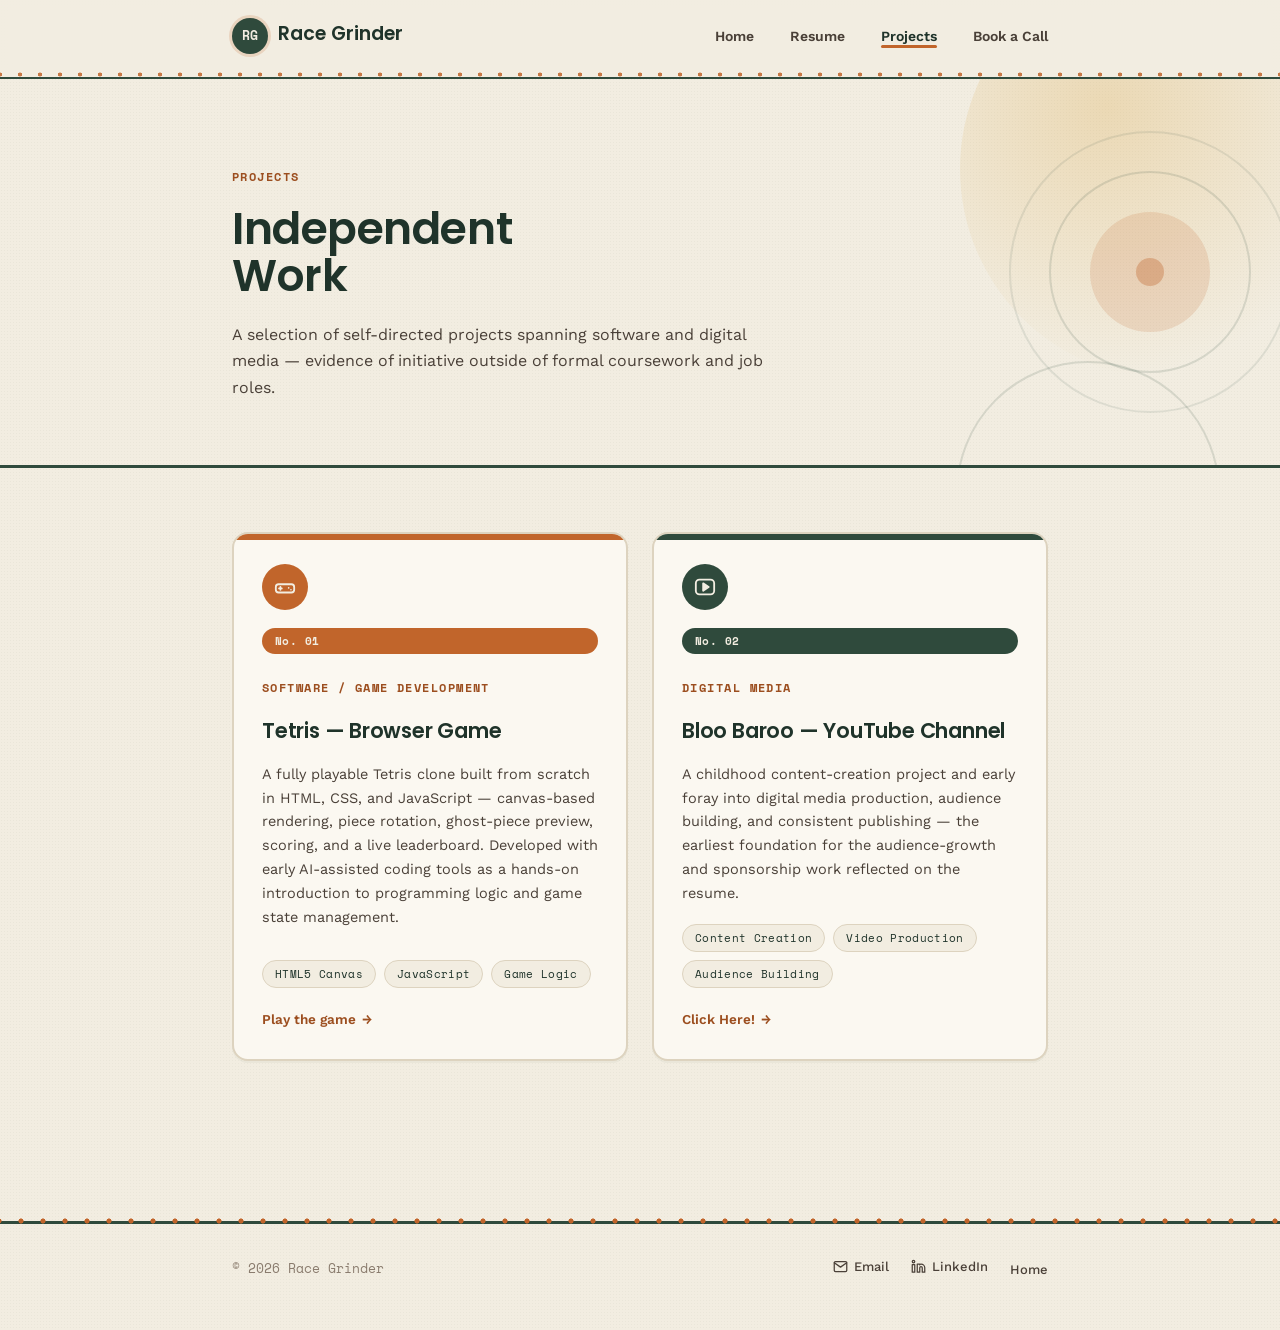
==== commit c6205ea0: "Add Book a Call scheduler synced with iCloud calendar Co-Authored-By: Claude Opus 5.5 <noreply@anthr" ====
--- a/projects.html
+++ b/projects.html
@@ -18,6 +18,7 @@
       <li><a href="index.html">Home</a></li>
       <li><a href="resume.html">Resume</a></li>
       <li><a href="projects.html" class="active">Projects</a></li>
+      <li><a href="schedule.html">Book a Call</a></li>
     </ul>
   </div>
 </nav>
--- a/styles.css
+++ b/styles.css
@@ -394,15 +394,7 @@
 }
 
 /* ---------- Cards (projects, highlights) ---------- */
-.card-grid {
-    display: flex;
-    flex-wrap: wrap;
-    gap: 24px;
-}
-
-.card {
-    flex: 0 1 calc(50% - 12px);
-}
+.card-grid { display: grid; grid-template-columns: 1fr 1fr; gap: 24px; }
 
 .card {
   position: relative;
@@ -433,10 +425,13 @@
 .card:hover {
   transform: translateY(-4px);
   box-shadow: 0 18px 32px -20px rgba(31, 51, 42, 0.45);
+}
+
+.card:nth-child(odd):hover {
   border-color: var(--rust);
 }
 
-.card:nth-child(2n):hover {
+.card:nth-child(even):hover {
   border-color: var(--forest);
 }
 
@@ -675,7 +670,249 @@
 
 .contact-item a:hover { color: var(--rust-deep); }
 
+/* ---------- Book a Call ---------- */
+.booking-meta { margin-bottom: 40px; }
+
+.booker {
+  position: relative;
+  background: var(--cream-raised);
+  border: 2px solid var(--hairline);
+  border-radius: 16px;
+  overflow: hidden;
+  scroll-margin-top: 96px;
+  box-shadow: 0 18px 32px -24px rgba(31, 51, 42, 0.35);
+}
+
+.booker::before {
+  content: '';
+  position: absolute;
+  top: 0; left: 0; right: 0;
+  height: 6px;
+  background: linear-gradient(90deg, var(--rust) 0 50%, var(--forest) 50% 100%);
+}
+
+.booker-body { padding: 34px 32px 30px; }
+
+.booker-head {
+  display: flex;
+  justify-content: space-between;
+  align-items: flex-end;
+  gap: 16px;
+  margin-bottom: 24px;
+}
+
+.booker-head .lap-badge { margin-bottom: 10px; }
+
+.booker-title { font-size: 24px; }
+
+.booker-note {
+  margin: 0;
+  color: var(--walnut);
+  font-size: 15px;
+}
+
+.booker-note a, .form-error a { color: var(--rust-deep); font-weight: 600; }
+
+.week-nav { display: flex; gap: 8px; }
+
+.icon-btn {
+  width: 40px;
+  height: 40px;
+  border-radius: 50%;
+  border: 2px solid var(--forest);
+  background: transparent;
+  color: var(--forest-deep);
+  display: inline-flex;
+  align-items: center;
+  justify-content: center;
+  cursor: pointer;
+  transition: background 0.2s ease, color 0.2s ease;
+}
+
+.icon-btn svg { width: 18px; height: 18px; stroke: currentColor; }
+.icon-btn:hover:not(:disabled) { background: var(--forest); color: var(--cream); }
+.icon-btn:disabled { opacity: 0.3; cursor: default; }
+
+.day-strip {
+  display: grid;
+  grid-template-columns: repeat(5, 1fr);
+  gap: 10px;
+}
+
+.day-btn {
+  display: flex;
+  flex-direction: column;
+  align-items: center;
+  gap: 2px;
+  padding: 14px 6px 12px;
+  border: 2px solid var(--hairline);
+  border-radius: 14px;
+  background: var(--cream);
+  color: var(--forest-deep);
+  font-family: inherit;
+  cursor: pointer;
+  transition: border-color 0.2s ease, background 0.2s ease, color 0.2s ease, transform 0.2s ease;
+}
+
+.day-btn:hover:not(:disabled) { border-color: var(--forest); transform: translateY(-2px); }
+
+.day-btn[aria-pressed="true"] {
+  background: var(--forest);
+  border-color: var(--forest);
+  color: var(--cream);
+  box-shadow: 0 4px 0 var(--forest-deep);
+}
+
+.day-btn:disabled { opacity: 0.45; cursor: default; }
+.day-empty { visibility: hidden; }
+
+.day-dow {
+  font-family: 'Space Mono', monospace;
+  font-size: 11px;
+  font-weight: 700;
+  letter-spacing: 0.1em;
+  text-transform: uppercase;
+}
+
+.day-num {
+  font-family: 'Poppins', sans-serif;
+  font-size: 24px;
+  font-weight: 600;
+  line-height: 1.2;
+}
+
+.day-count { font-size: 11.5px; opacity: 0.8; }
+
+.slot-area {
+  margin-top: 28px;
+  padding-top: 22px;
+  border-top: 2px dashed var(--hairline);
+}
+
+.slot-area .booker-note {
+  font-family: 'Poppins', sans-serif;
+  font-weight: 600;
+  color: var(--forest-deep);
+  margin-bottom: 14px;
+}
+
+.slot-grid {
+  display: grid;
+  grid-template-columns: repeat(4, 1fr);
+  gap: 10px;
+}
+
+.slot-btn {
+  padding: 12px 8px;
+  border: 2px solid var(--rust);
+  border-radius: 24px;
+  background: transparent;
+  color: var(--rust-deep);
+  font-family: 'Poppins', sans-serif;
+  font-size: 14px;
+  font-weight: 600;
+  cursor: pointer;
+  transition: background 0.2s ease, color 0.2s ease;
+}
+
+.slot-btn:hover { background: var(--rust); color: var(--cream); }
+
+.tz-note {
+  margin: 22px 0 0;
+  font-family: 'Space Mono', monospace;
+  font-size: 12px;
+  color: var(--walnut-soft);
+}
+
+.back-link { font-size: 13.5px; background: none; border: 0; cursor: pointer; }
+.back-link::after { content: none; }
+.back-link::before { content: '←'; transition: transform 0.2s ease; }
+.back-link:hover::before { transform: translateX(-3px); }
+
+.picked {
+  display: flex;
+  align-items: center;
+  gap: 12px;
+  padding: 14px 18px;
+  margin-bottom: 26px;
+  border-radius: 14px;
+  background: rgba(193, 101, 43, 0.1);
+  color: var(--rust-deep);
+  font-family: 'Poppins', sans-serif;
+  font-weight: 600;
+  font-size: 15px;
+}
+
+.picked svg { width: 20px; height: 20px; stroke: currentColor; flex-shrink: 0; }
+
+.field-grid {
+  display: grid;
+  grid-template-columns: 1fr 1fr;
+  gap: 18px 20px;
+}
+
+.field { display: flex; flex-direction: column; gap: 8px; }
+.field-wide { grid-column: 1 / -1; }
+.field .optional { font-style: normal; color: var(--walnut-soft); font-weight: 400; text-transform: none; letter-spacing: 0; }
+
+.field input, .field select, .field textarea {
+  font: inherit;
+  font-size: 15px;
+  color: var(--forest-deep);
+  background: var(--cream);
+  border: 2px solid var(--hairline);
+  border-radius: 12px;
+  padding: 12px 14px;
+  width: 100%;
+  transition: border-color 0.2s ease;
+}
+
+.field textarea { resize: vertical; min-height: 96px; }
+
+.field input:focus, .field select:focus, .field textarea:focus {
+  outline: none;
+  border-color: var(--forest);
+}
+
+.trap { position: absolute; left: -9999px; width: 1px; height: 1px; opacity: 0; }
+
+.form-error {
+  margin: 18px 0 0;
+  color: var(--rust-deep);
+  font-size: 14px;
+  font-weight: 500;
+}
+
+button.btn { border: 0; cursor: pointer; }
+button.btn:disabled { opacity: 0.6; cursor: default; }
+
+.done-when {
+  margin: 12px 0 10px;
+  font-family: 'Poppins', sans-serif;
+  font-size: 18px;
+  font-weight: 600;
+  color: var(--rust-deep);
+}
+
+#owner-add { padding-bottom: 0; }
+#owner-add::after { display: none; }
+
 /* ---------- Responsive ---------- */
+@media (max-width: 720px) {
+  .booker-body { padding: 28px 20px 24px; }
+  .slot-grid { grid-template-columns: repeat(3, 1fr); }
+  .field-grid { grid-template-columns: 1fr; }
+  .day-strip { gap: 6px; }
+  .day-num { font-size: 20px; }
+  .day-count { font-size: 10.5px; }
+}
+
+@media (max-width: 560px) {
+  .brand-name { display: none; }
+  .nav-links { gap: 16px !important; }
+  .nav-links a { font-size: 13px; }
+}
+
 @media (max-width: 720px) {
   .nav-links { gap: 20px; }
   .card-grid, .doc-row, .contact-grid { grid-template-columns: 1fr; }
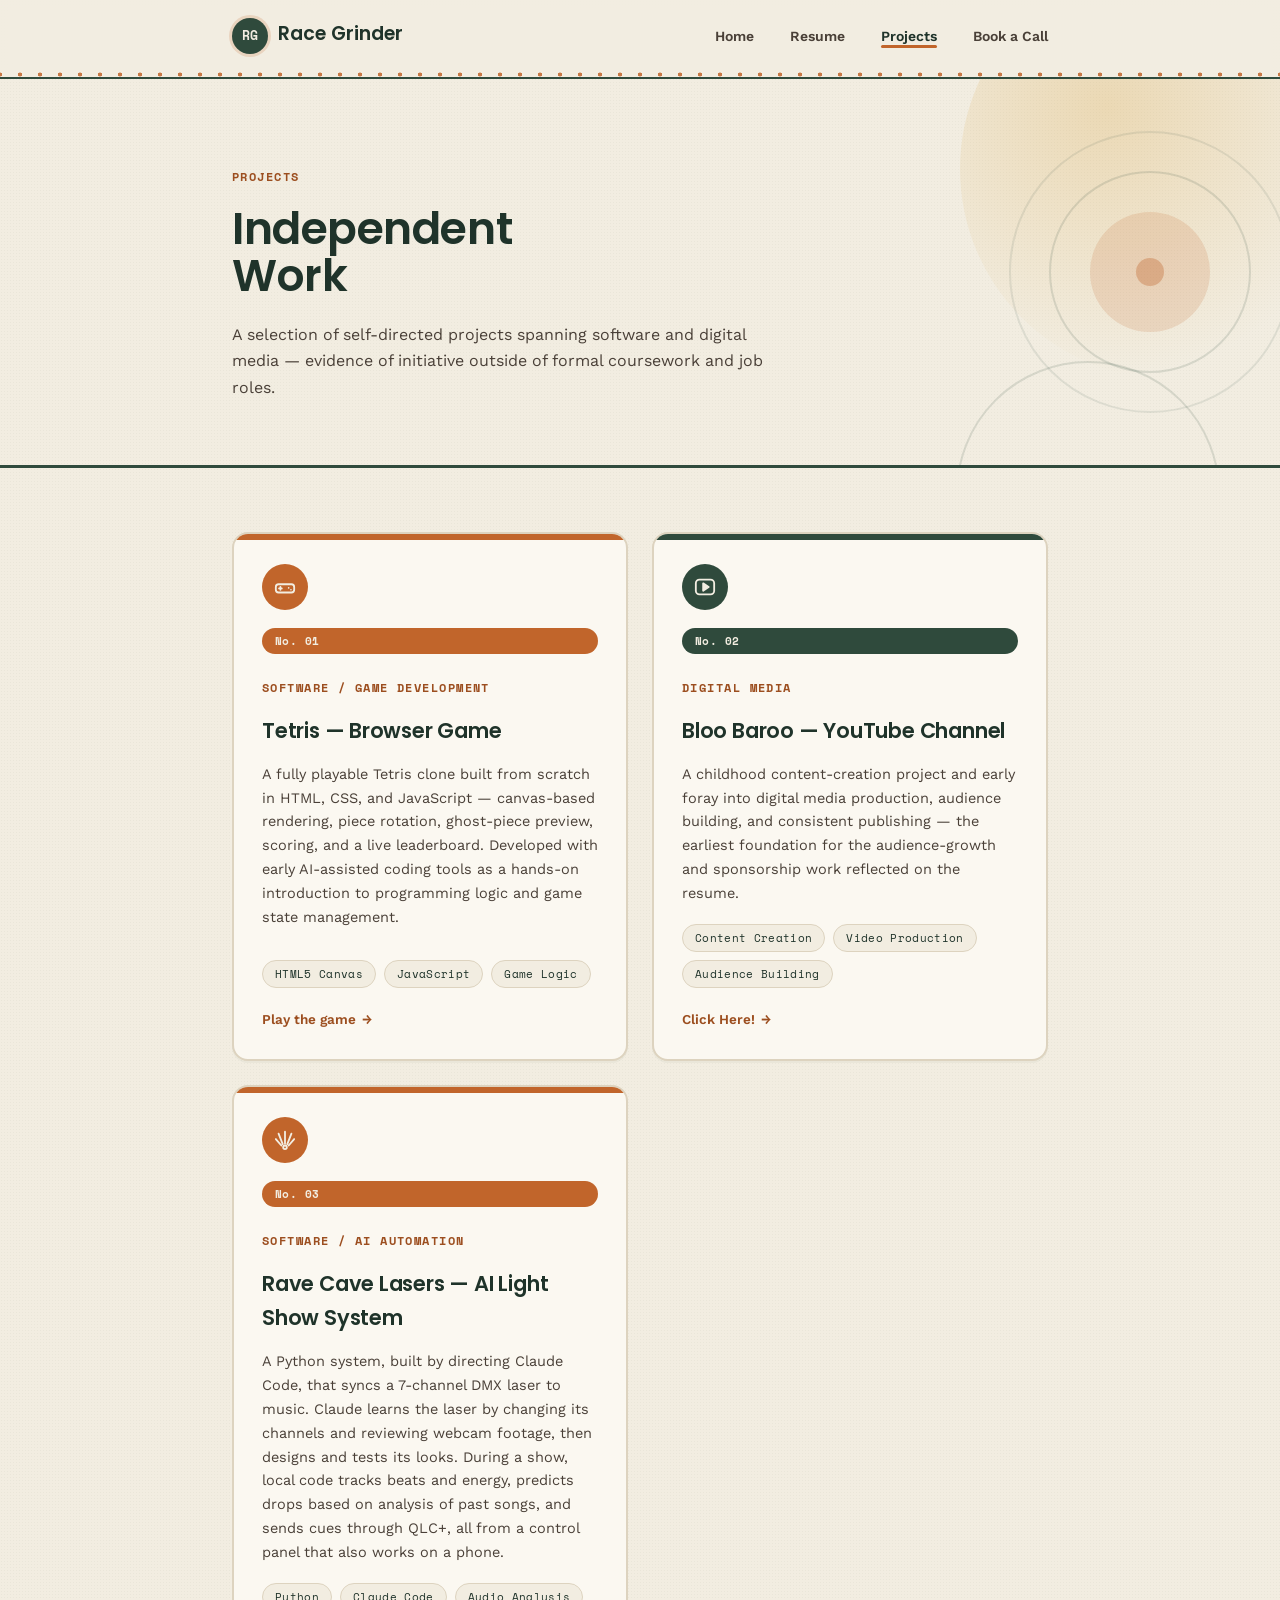
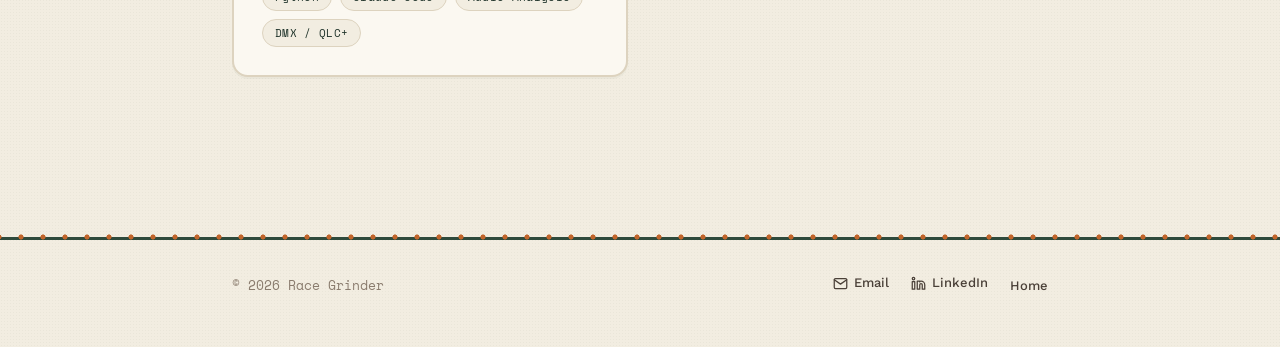
==== commit 4a4c2e6b: "Add Rave Cave Lasers to projects" ====
--- a/projects.html
+++ b/projects.html
@@ -79,6 +79,25 @@
         <a href="https://www.youtube.com/@BlooBaroo" class="card-link">Click Here!</a>
       </div>
 
+      <div class="card">
+        <div class="card-icon"><svg viewBox="0 0 24 24" fill="none" stroke-width="2" stroke-linecap="round" stroke-linejoin="round"><circle cx="12" cy="20" r="2"/><path d="M12 16V3M9.5 16.5 5 5M14.5 16.5 19 5M8 18 2 11M16 18l6-7"/></svg></div>
+        <span class="lap-badge">No. 03</span>
+        <span class="eyebrow">Software / AI Automation</span>
+        <h3>Rave Cave Lasers — AI Light Show System</h3>
+        <p>A Python system, built by directing Claude Code, that syncs a 7-channel
+          DMX laser to music. Claude learns the laser by changing its channels and
+          reviewing webcam footage, then designs and tests its looks. During a show,
+          local code tracks beats and energy, predicts drops based on analysis of
+          past songs, and sends cues through QLC+, all from a control panel that
+          also works on a phone.</p>
+        <div class="tag-row">
+          <span class="tag">Python</span>
+          <span class="tag">Claude Code</span>
+          <span class="tag">Audio Analysis</span>
+          <span class="tag">DMX / QLC+</span>
+        </div>
+      </div>
+
     </div>
   </div>
 </section>
--- a/styles.css
+++ b/styles.css
@@ -671,8 +671,6 @@
 .contact-item a:hover { color: var(--rust-deep); }
 
 /* ---------- Book a Call ---------- */
-.booking-meta { margin-bottom: 40px; }
-
 .booker {
   position: relative;
   background: var(--cream-raised);
@@ -876,6 +874,17 @@
 
 .trap { position: absolute; left: -9999px; width: 1px; height: 1px; opacity: 0; }
 
+.form-note {
+  display: flex;
+  align-items: center;
+  gap: 10px;
+  margin: 22px 0 0;
+  font-size: 14px;
+  color: var(--walnut);
+}
+
+.form-note svg { width: 18px; height: 18px; stroke: var(--rust); flex-shrink: 0; }
+
 .form-error {
   margin: 18px 0 0;
   color: var(--rust-deep);
@@ -893,6 +902,27 @@
   font-weight: 600;
   color: var(--rust-deep);
 }
+
+.zoom-row {
+  display: inline-flex;
+  align-items: center;
+  gap: 10px;
+  margin: 4px 0 14px;
+  padding: 10px 18px;
+  border-radius: 24px;
+  background: rgba(47, 74, 60, 0.08);
+  color: var(--forest-deep);
+  font-family: 'Poppins', sans-serif;
+  font-weight: 600;
+  font-size: 14.5px;
+  text-decoration: none;
+  transition: background 0.2s ease;
+}
+
+.zoom-row[hidden] { display: none; }
+.zoom-row svg { width: 20px; height: 20px; stroke: currentColor; }
+.zoom-row:hover { background: rgba(47, 74, 60, 0.16); }
+#step-done .booker-note { margin-top: 2px; }
 
 #owner-add { padding-bottom: 0; }
 #owner-add::after { display: none; }
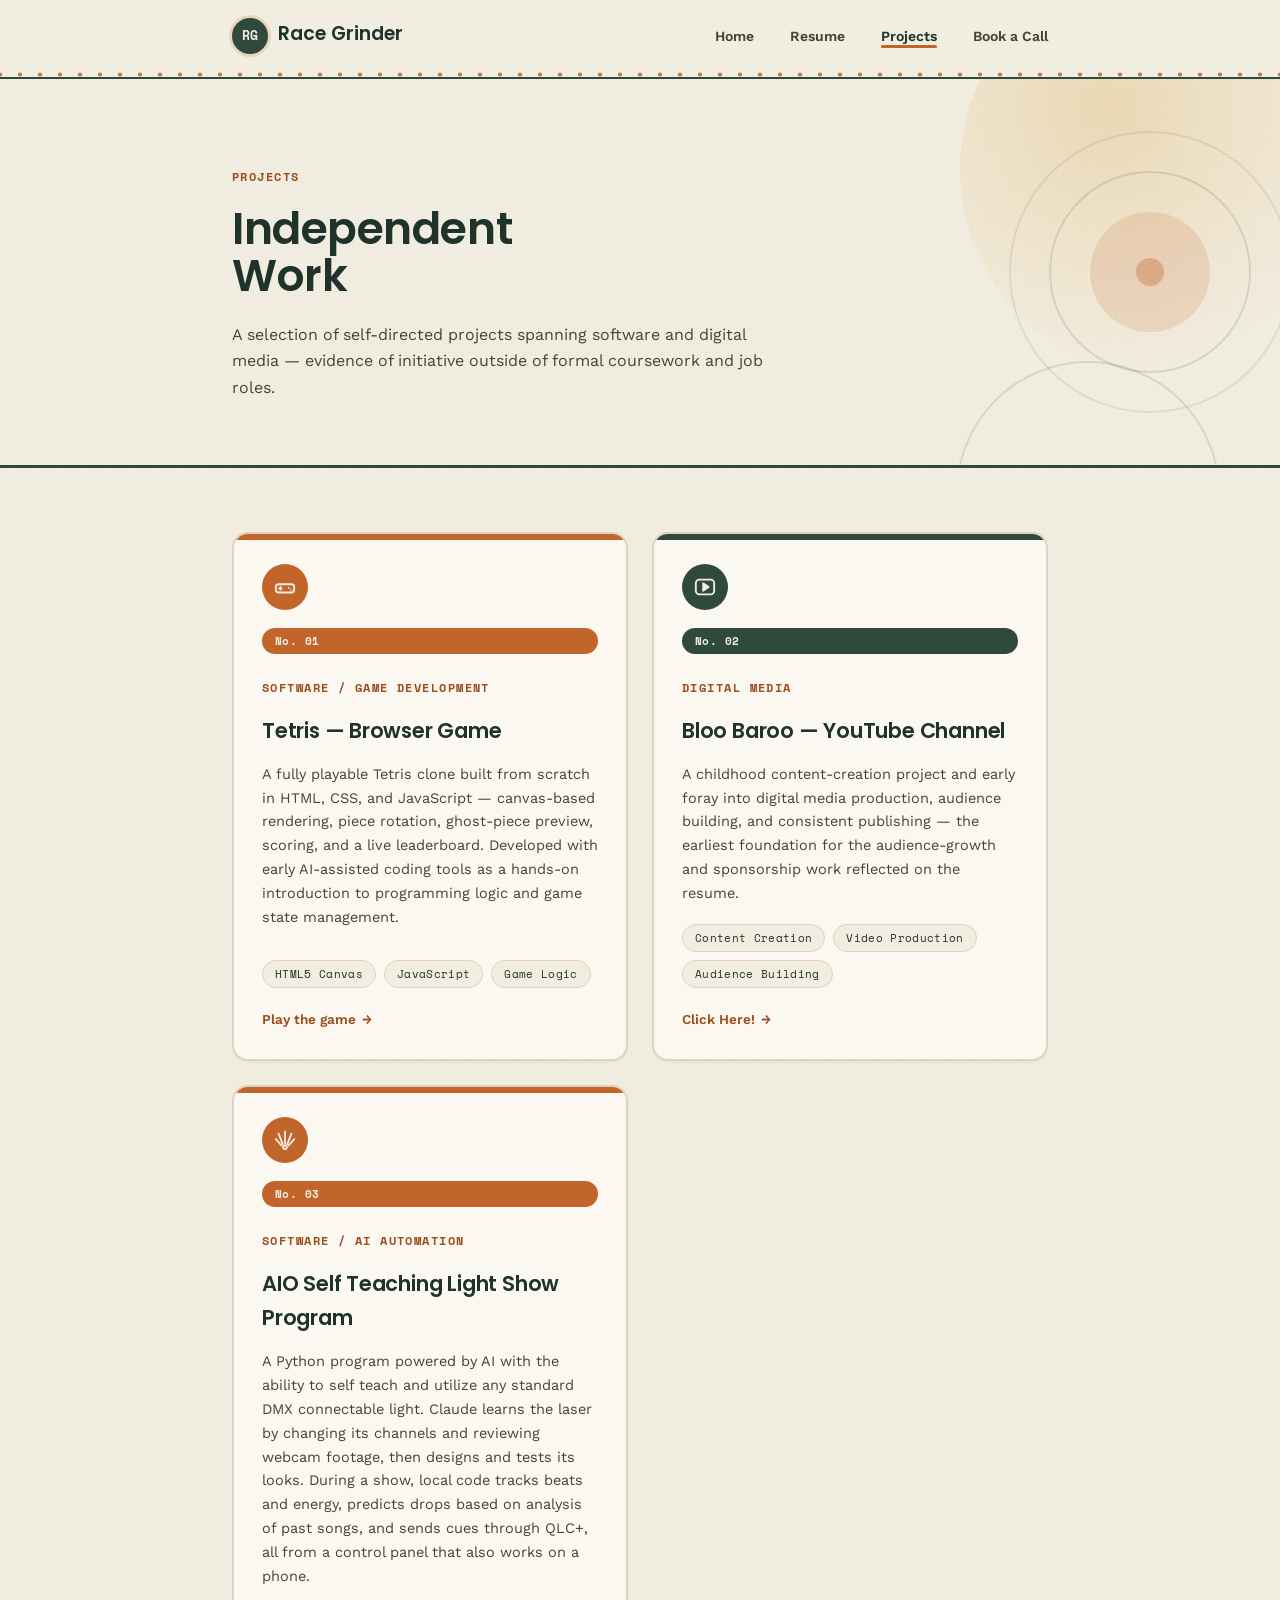
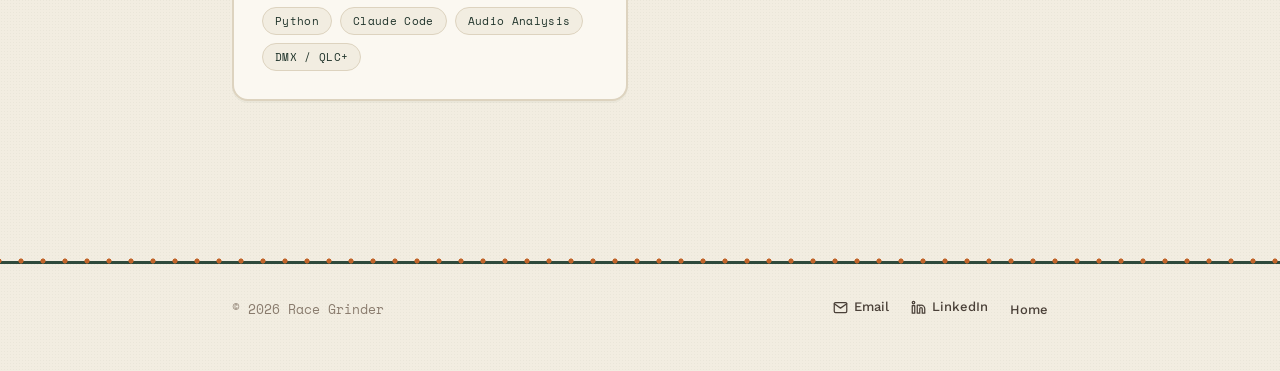
==== commit abcda1ef: "fixed slop" ====
--- a/projects.html
+++ b/projects.html
@@ -83,13 +83,13 @@
         <div class="card-icon"><svg viewBox="0 0 24 24" fill="none" stroke-width="2" stroke-linecap="round" stroke-linejoin="round"><circle cx="12" cy="20" r="2"/><path d="M12 16V3M9.5 16.5 5 5M14.5 16.5 19 5M8 18 2 11M16 18l6-7"/></svg></div>
         <span class="lap-badge">No. 03</span>
         <span class="eyebrow">Software / AI Automation</span>
-        <h3>Rave Cave Lasers — AI Light Show System</h3>
-        <p>A Python system, built by directing Claude Code, that syncs a 7-channel
-          DMX laser to music. Claude learns the laser by changing its channels and
-          reviewing webcam footage, then designs and tests its looks. During a show,
-          local code tracks beats and energy, predicts drops based on analysis of
-          past songs, and sends cues through QLC+, all from a control panel that
-          also works on a phone.</p>
+        <h3>AIO Self Teaching Light Show Program</h3>
+        <p>A Python program powered by AI with the ability to self teach and utilize
+          any standard DMX connectable light. Claude learns the laser by changing its
+          channels and reviewing webcam footage, then designs and tests its looks. 
+          During a show, local code tracks beats and energy, predicts drops based on
+          analysis of past songs, and sends cues through QLC+, all from a control panel
+          that also works on a phone.</p>
         <div class="tag-row">
           <span class="tag">Python</span>
           <span class="tag">Claude Code</span>
